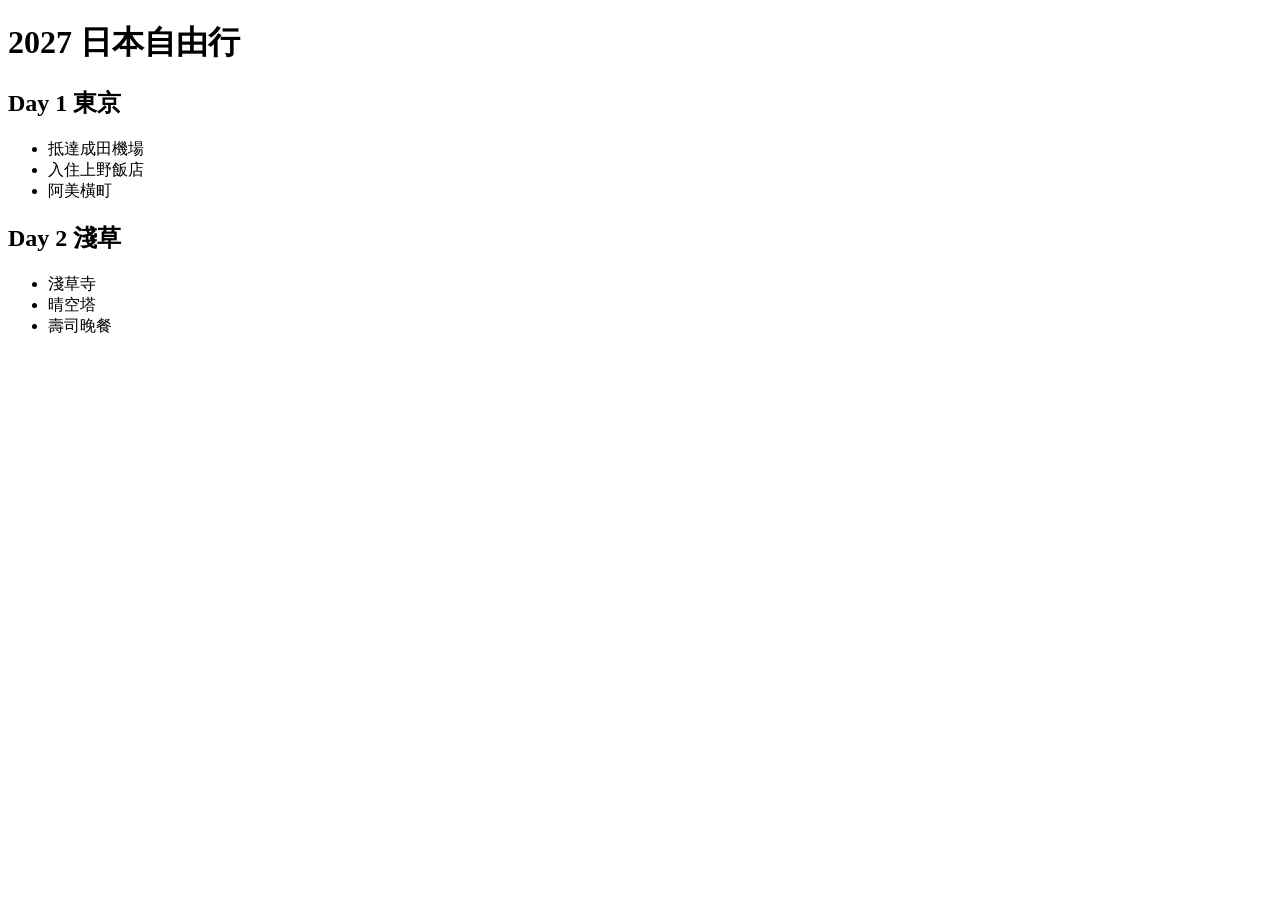
==== index.html @ 8b19093b "CHANGE I" ====
<!DOCTYPE html>

<html>



<head>

    <meta charset="UTF-8">

    <title>日本自由行</title>

</head>



<body>



    <h1>2027 日本自由行</h1>



    <h2>Day 1 東京</h2>



    <ul>

        <li>抵達成田機場</li>

        <li>入住上野飯店</li>

        <li>阿美橫町</li>

    </ul>



    <h2>Day 2 淺草</h2>



    <ul>

        <li>淺草寺</li>

        <li>晴空塔</li>

        <li>壽司晚餐</li>

    </ul>



</body>



</html>
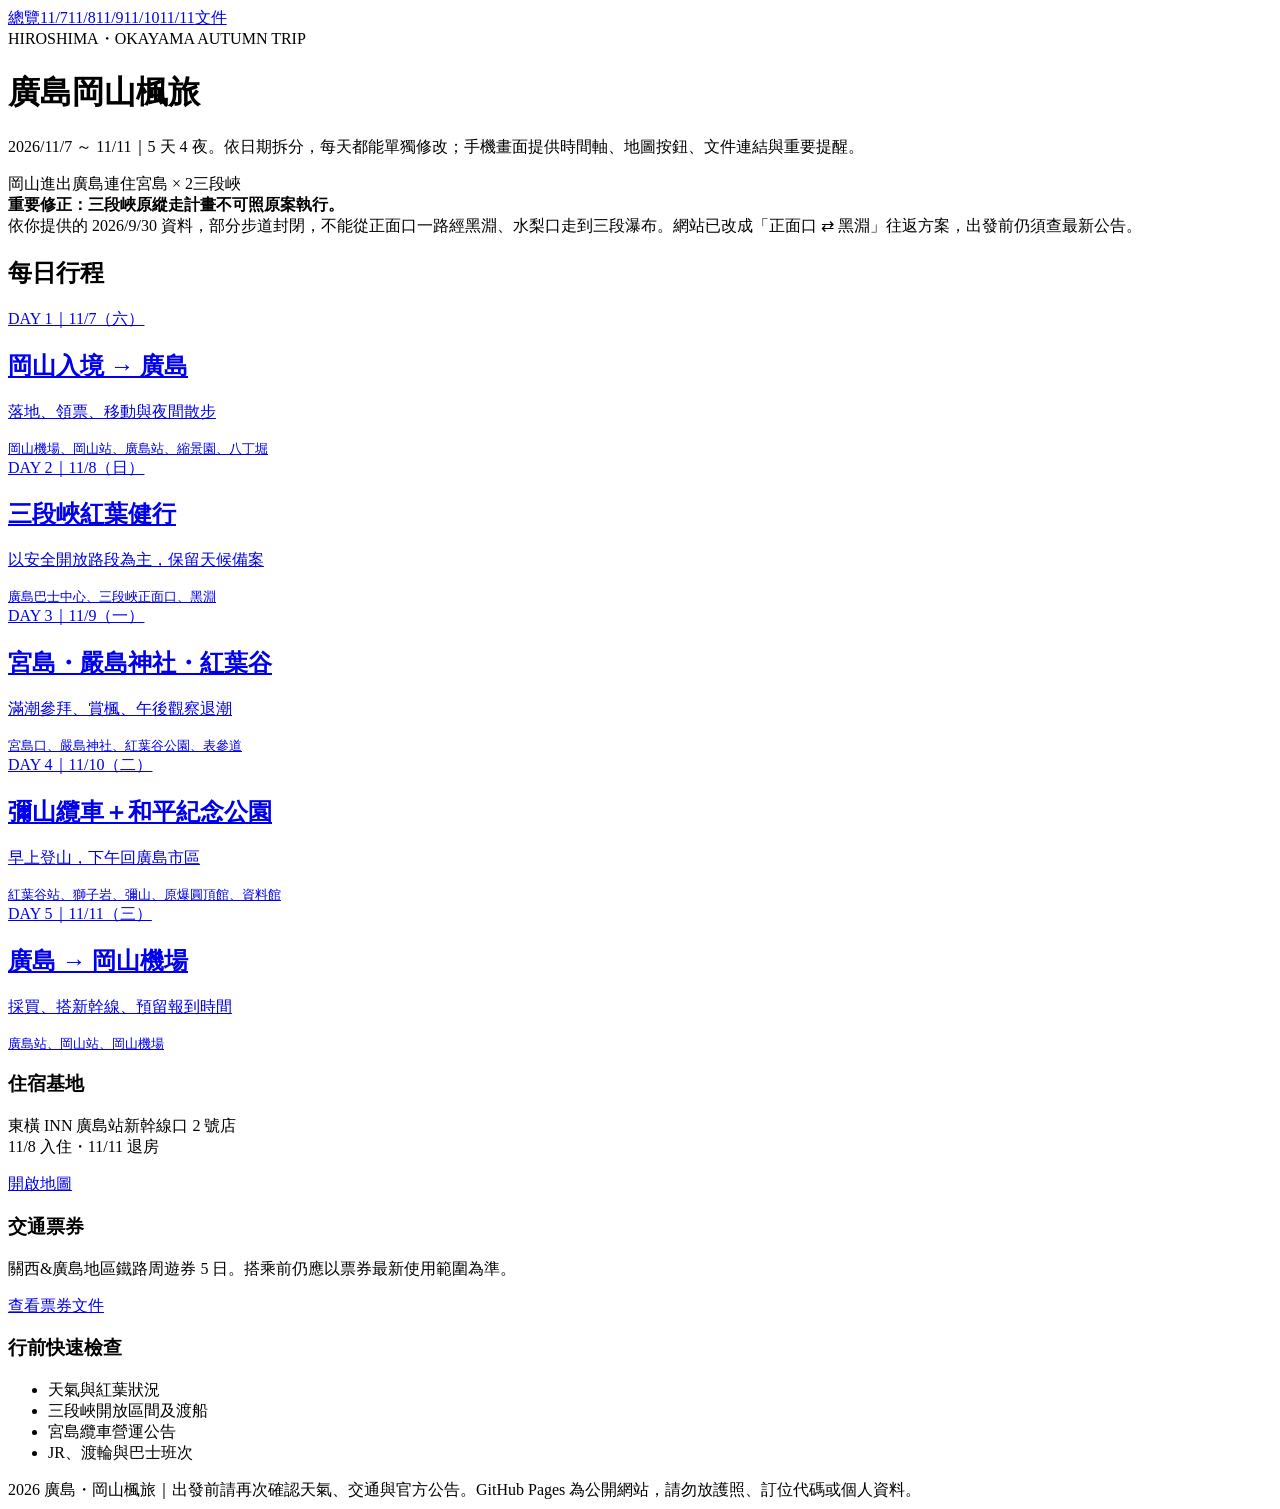
==== commit 459d754c: "newplan" ====
--- a/index.html
+++ b/index.html
@@ -1,61 +1 @@
-<!DOCTYPE html>
-
-<html>
-
-
-
-<head>
-
-    <meta charset="UTF-8">
-
-    <title>日本自由行</title>
-
-</head>
-
-
-
-<body>
-
-
-
-    <h1>2027 日本自由行</h1>
-
-
-
-    <h2>Day 1 東京</h2>
-
-
-
-    <ul>
-
-        <li>抵達成田機場</li>
-
-        <li>入住上野飯店</li>
-
-        <li>阿美橫町</li>
-
-    </ul>
-
-
-
-    <h2>Day 2 淺草</h2>
-
-
-
-    <ul>
-
-        <li>淺草寺</li>
-
-        <li>晴空塔</li>
-
-        <li>壽司晚餐</li>
-
-    </ul>
-
-
-
-</body>
-
-
-
-</html>+<!doctype html><html lang="zh-Hant"><head><meta charset="utf-8"><meta name="viewport" content="width=device-width,initial-scale=1"><meta name="theme-color" content="#365b45"><meta name="description" content="2026 廣島岡山五天四夜自由行"><title>廣島岡山楓旅｜2026</title><link rel="stylesheet" href="assets/style.css"></head><body><nav class="nav"><div class="wrap"><a href="index.html">總覽</a><a href="day1.html">11/7</a><a href="day2.html">11/8</a><a href="day3.html">11/9</a><a href="day4.html">11/10</a><a href="day5.html">11/11</a><a href="documents.html">文件</a></div></nav><header class="hero"><div class="wrap"><div class="eyebrow">HIROSHIMA・OKAYAMA AUTUMN TRIP</div><h1>廣島岡山楓旅</h1><p>2026/11/7 ～ 11/11｜5 天 4 夜。依日期拆分，每天都能單獨修改；手機畫面提供時間軸、地圖按鈕、文件連結與重要提醒。</p><div class="chips"><span class="chip">岡山進出</span><span class="chip">廣島連住</span><span class="chip">宮島 × 2</span><span class="chip">三段峽</span></div></div></header><main><section class="section"><div class="wrap"><div class="notice danger"><strong>重要修正：三段峽原縱走計畫不可照原案執行。</strong><br>依你提供的 2026/9/30 資料，部分步道封閉，不能從正面口一路經黑淵、水梨口走到三段瀑布。網站已改成「正面口 ⇄ 黑淵」往返方案，出發前仍須查最新公告。</div><h2>每日行程</h2><div class="grid"><a class="card day-card" href="day1.html"><div class="day-num">DAY 1｜11/7（六）</div><h2>岡山入境 → 廣島</h2><p>落地、領票、移動與夜間散步</p><small>岡山機場、岡山站、廣島站、縮景園、八丁堀</small></a><a class="card day-card" href="day2.html"><div class="day-num">DAY 2｜11/8（日）</div><h2>三段峽紅葉健行</h2><p>以安全開放路段為主，保留天候備案</p><small>廣島巴士中心、三段峽正面口、黑淵</small></a><a class="card day-card" href="day3.html"><div class="day-num">DAY 3｜11/9（一）</div><h2>宮島・嚴島神社・紅葉谷</h2><p>滿潮參拜、賞楓、午後觀察退潮</p><small>宮島口、嚴島神社、紅葉谷公園、表參道</small></a><a class="card day-card" href="day4.html"><div class="day-num">DAY 4｜11/10（二）</div><h2>彌山纜車＋和平紀念公園</h2><p>早上登山，下午回廣島市區</p><small>紅葉谷站、獅子岩、彌山、原爆圓頂館、資料館</small></a><a class="card day-card" href="day5.html"><div class="day-num">DAY 5｜11/11（三）</div><h2>廣島 → 岡山機場</h2><p>採買、搭新幹線、預留報到時間</p><small>廣島站、岡山站、岡山機場</small></a></div></div></section><section class="section"><div class="wrap"><div class="grid"><div class="card"><h3>住宿基地</h3><p>東橫 INN 廣島站新幹線口 2 號店<br>11/8 入住・11/11 退房</p><a class="btn" target="_blank" rel="noopener" href="https://www.google.com/maps/search/?api=1&query=Toyoko+Inn+Hiroshima-eki+Shinkansen-guchi+No.2">開啟地圖</a></div><div class="card"><h3>交通票券</h3><p>關西&廣島地區鐵路周遊券 5 日。搭乘前仍應以票券最新使用範圍為準。</p><a class="btn" href="documents.html">查看票券文件</a></div><div class="card"><h3>行前快速檢查</h3><ul class="checklist"><li>天氣與紅葉狀況</li><li>三段峽開放區間及渡船</li><li>宮島纜車營運公告</li><li>JR、渡輪與巴士班次</li></ul></div></div></div></section></main><footer class="footer"><div class="wrap">2026 廣島・岡山楓旅｜出發前請再次確認天氣、交通與官方公告。GitHub Pages 為公開網站，請勿放護照、訂位代碼或個人資料。</div></footer></body></html>
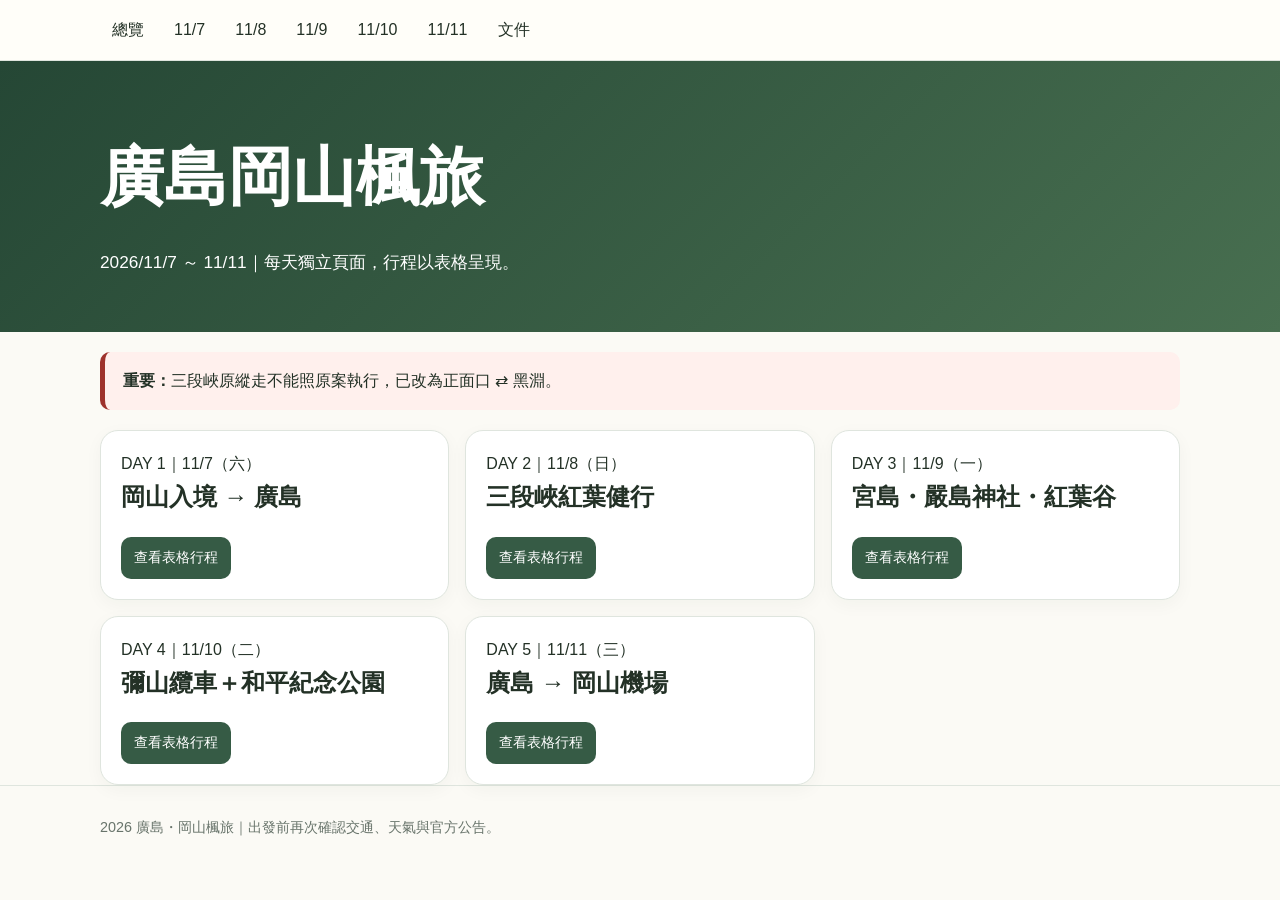
==== commit 9aa4c0e9: "change" ====
--- a/index.html
+++ b/index.html
@@ -1 +1 @@
-<!doctype html><html lang="zh-Hant"><head><meta charset="utf-8"><meta name="viewport" content="width=device-width,initial-scale=1"><meta name="theme-color" content="#365b45"><meta name="description" content="2026 廣島岡山五天四夜自由行"><title>廣島岡山楓旅｜2026</title><link rel="stylesheet" href="assets/style.css"></head><body><nav class="nav"><div class="wrap"><a href="index.html">總覽</a><a href="day1.html">11/7</a><a href="day2.html">11/8</a><a href="day3.html">11/9</a><a href="day4.html">11/10</a><a href="day5.html">11/11</a><a href="documents.html">文件</a></div></nav><header class="hero"><div class="wrap"><div class="eyebrow">HIROSHIMA・OKAYAMA AUTUMN TRIP</div><h1>廣島岡山楓旅</h1><p>2026/11/7 ～ 11/11｜5 天 4 夜。依日期拆分，每天都能單獨修改；手機畫面提供時間軸、地圖按鈕、文件連結與重要提醒。</p><div class="chips"><span class="chip">岡山進出</span><span class="chip">廣島連住</span><span class="chip">宮島 × 2</span><span class="chip">三段峽</span></div></div></header><main><section class="section"><div class="wrap"><div class="notice danger"><strong>重要修正：三段峽原縱走計畫不可照原案執行。</strong><br>依你提供的 2026/9/30 資料，部分步道封閉，不能從正面口一路經黑淵、水梨口走到三段瀑布。網站已改成「正面口 ⇄ 黑淵」往返方案，出發前仍須查最新公告。</div><h2>每日行程</h2><div class="grid"><a class="card day-card" href="day1.html"><div class="day-num">DAY 1｜11/7（六）</div><h2>岡山入境 → 廣島</h2><p>落地、領票、移動與夜間散步</p><small>岡山機場、岡山站、廣島站、縮景園、八丁堀</small></a><a class="card day-card" href="day2.html"><div class="day-num">DAY 2｜11/8（日）</div><h2>三段峽紅葉健行</h2><p>以安全開放路段為主，保留天候備案</p><small>廣島巴士中心、三段峽正面口、黑淵</small></a><a class="card day-card" href="day3.html"><div class="day-num">DAY 3｜11/9（一）</div><h2>宮島・嚴島神社・紅葉谷</h2><p>滿潮參拜、賞楓、午後觀察退潮</p><small>宮島口、嚴島神社、紅葉谷公園、表參道</small></a><a class="card day-card" href="day4.html"><div class="day-num">DAY 4｜11/10（二）</div><h2>彌山纜車＋和平紀念公園</h2><p>早上登山，下午回廣島市區</p><small>紅葉谷站、獅子岩、彌山、原爆圓頂館、資料館</small></a><a class="card day-card" href="day5.html"><div class="day-num">DAY 5｜11/11（三）</div><h2>廣島 → 岡山機場</h2><p>採買、搭新幹線、預留報到時間</p><small>廣島站、岡山站、岡山機場</small></a></div></div></section><section class="section"><div class="wrap"><div class="grid"><div class="card"><h3>住宿基地</h3><p>東橫 INN 廣島站新幹線口 2 號店<br>11/8 入住・11/11 退房</p><a class="btn" target="_blank" rel="noopener" href="https://www.google.com/maps/search/?api=1&query=Toyoko+Inn+Hiroshima-eki+Shinkansen-guchi+No.2">開啟地圖</a></div><div class="card"><h3>交通票券</h3><p>關西&廣島地區鐵路周遊券 5 日。搭乘前仍應以票券最新使用範圍為準。</p><a class="btn" href="documents.html">查看票券文件</a></div><div class="card"><h3>行前快速檢查</h3><ul class="checklist"><li>天氣與紅葉狀況</li><li>三段峽開放區間及渡船</li><li>宮島纜車營運公告</li><li>JR、渡輪與巴士班次</li></ul></div></div></div></section></main><footer class="footer"><div class="wrap">2026 廣島・岡山楓旅｜出發前請再次確認天氣、交通與官方公告。GitHub Pages 為公開網站，請勿放護照、訂位代碼或個人資料。</div></footer></body></html>+<!doctype html><html lang="zh-Hant"><head><meta charset="utf-8"><meta name="viewport" content="width=device-width,initial-scale=1"><title>廣島岡山楓旅｜2026</title><link rel="stylesheet" href="assets/style.css"></head><body><nav class="nav"><div class="wrap"><a href="index.html">總覽</a><a href="day1.html">11/7</a><a href="day2.html">11/8</a><a href="day3.html">11/9</a><a href="day4.html">11/10</a><a href="day5.html">11/11</a><a href="documents.html">文件</a></div></nav><header class="hero"><div class="wrap"><h1>廣島岡山楓旅</h1><p>2026/11/7 ～ 11/11｜每天獨立頁面，行程以表格呈現。</p></div></header><main class="wrap"><div class="notice danger"><strong>重要：</strong>三段峽原縱走不能照原案執行，已改為正面口 ⇄ 黑淵。</div><div class="grid"><div class="card"><div class="k">DAY 1｜11/7（六）</div><h2>岡山入境 → 廣島</h2><a class="btn" href="day1.html">查看表格行程</a></div><div class="card"><div class="k">DAY 2｜11/8（日）</div><h2>三段峽紅葉健行</h2><a class="btn" href="day2.html">查看表格行程</a></div><div class="card"><div class="k">DAY 3｜11/9（一）</div><h2>宮島・嚴島神社・紅葉谷</h2><a class="btn" href="day3.html">查看表格行程</a></div><div class="card"><div class="k">DAY 4｜11/10（二）</div><h2>彌山纜車＋和平紀念公園</h2><a class="btn" href="day4.html">查看表格行程</a></div><div class="card"><div class="k">DAY 5｜11/11（三）</div><h2>廣島 → 岡山機場</h2><a class="btn" href="day5.html">查看表格行程</a></div></div></main><footer class="footer"><div class="wrap">2026 廣島・岡山楓旅｜出發前再次確認交通、天氣與官方公告。</div></footer></body></html>
--- a/assets/style.css
+++ b/assets/style.css
@@ -0,0 +1,3 @@
+
+:root{--ink:#233126;--muted:#68746b;--cream:#fbfaf5;--paper:#fff;--green:#365b45;--leaf:#b2593e;--gold:#d9a441;--line:#dfe5de;--danger:#9e322c;--warn:#fff4d6}
+*{box-sizing:border-box}html{scroll-behavior:smooth}body{margin:0;font-family:-apple-system,BlinkMacSystemFont,"Segoe UI","Noto Sans TC",Arial,sans-serif;color:var(--ink);background:var(--cream);line-height:1.65}a{color:#24543d}.wrap{width:min(1080px,92vw);margin:auto}.hero{background:linear-gradient(135deg,#254735,#486f50);color:white;padding:52px 0 38px}.eyebrow{letter-spacing:.13em;font-size:.78rem;opacity:.82}.hero h1{font-size:clamp(2rem,6vw,4rem);margin:.18em 0}.hero p{max-width:720px;font-size:1.08rem}.chips{display:flex;flex-wrap:wrap;gap:8px;margin-top:20px}.chip{background:#ffffff1c;border:1px solid #ffffff45;border-radius:999px;padding:7px 12px;font-size:.9rem}.nav{position:sticky;top:0;z-index:10;background:#fffef9eF;backdrop-filter:blur(9px);border-bottom:1px solid var(--line);overflow:auto}.nav .wrap{display:flex;gap:6px;padding:9px 0;min-width:max-content}.nav a{text-decoration:none;padding:8px 12px;border-radius:10px;color:var(--ink)}.nav a:hover,.nav a.active{background:#e8efe9}.section{padding:35px 0}.grid{display:grid;grid-template-columns:repeat(3,1fr);gap:16px}.card{background:var(--paper);border:1px solid var(--line);border-radius:18px;padding:20px;box-shadow:0 5px 18px #2331260a}.card h2,.card h3{margin-top:0}.day-card{display:block;text-decoration:none;color:inherit}.day-card:hover{transform:translateY(-2px);box-shadow:0 9px 22px #23312615}.day-num{font-size:.78rem;letter-spacing:.12em;color:var(--leaf);font-weight:700}.timeline{margin:24px 0}.stop{display:grid;grid-template-columns:82px 1fr;gap:16px;position:relative;padding-bottom:22px}.stop:before{content:"";position:absolute;left:91px;top:29px;bottom:0;border-left:2px solid var(--line)}.time{font-weight:750;color:var(--leaf)}.dot{position:absolute;left:85px;top:8px;width:14px;height:14px;border-radius:50%;background:var(--gold);border:3px solid white;box-shadow:0 0 0 1px var(--gold)}.stop-body{padding-left:18px}.stop h3{margin:0;font-size:1.08rem}.stop p{margin:.25em 0;color:var(--muted)}.actions{display:flex;flex-wrap:wrap;gap:8px;margin-top:9px}.btn{display:inline-block;text-decoration:none;background:var(--green);color:white;padding:9px 13px;border-radius:10px;font-size:.9rem}.btn.secondary{background:#edf2ed;color:var(--green)}.notice{background:var(--warn);border-left:5px solid var(--gold);padding:16px 18px;border-radius:10px;margin:20px 0}.danger{background:#fff0ed;border-left-color:var(--danger)}.kicker{color:var(--leaf);font-weight:700}.page-head{padding:36px 0 8px}.page-head h1{font-size:clamp(1.8rem,5vw,3rem);margin:.1em 0}.summary{display:grid;grid-template-columns:repeat(4,1fr);gap:10px;margin:20px 0}.summary div{background:#fff;border:1px solid var(--line);padding:12px;border-radius:12px}.summary small{display:block;color:var(--muted)}.docs{display:grid;grid-template-columns:repeat(2,1fr);gap:12px}.doc{background:white;border:1px solid var(--line);border-radius:14px;padding:16px}.doc a{font-weight:700}.footer{border-top:1px solid var(--line);padding:30px 0;color:var(--muted);font-size:.9rem}.checklist li{margin:.5em 0}@media(max-width:760px){.grid,.docs{grid-template-columns:1fr}.summary{grid-template-columns:repeat(2,1fr)}.hero{padding-top:38px}.stop{grid-template-columns:64px 1fr}.stop:before{left:73px}.dot{left:67px}.nav a{padding:7px 10px}.wrap{width:min(94vw,1080px)}}
